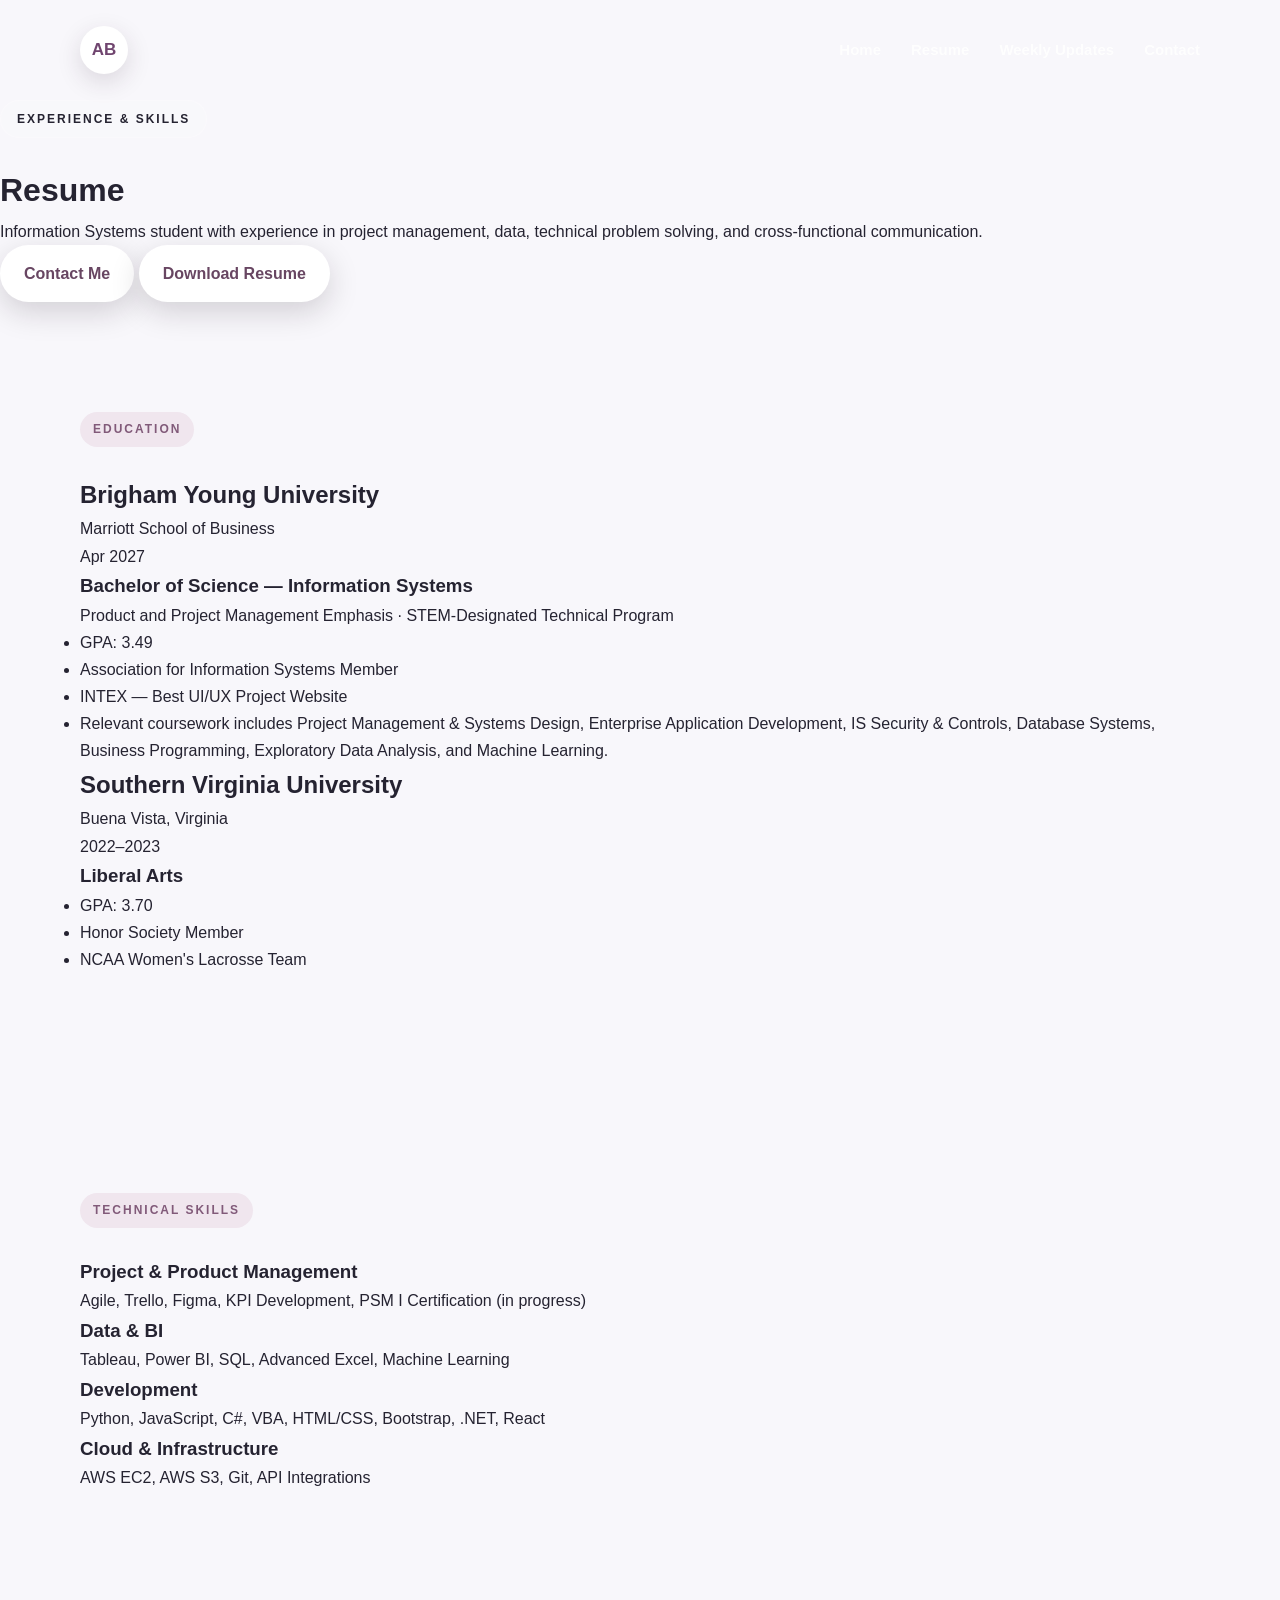
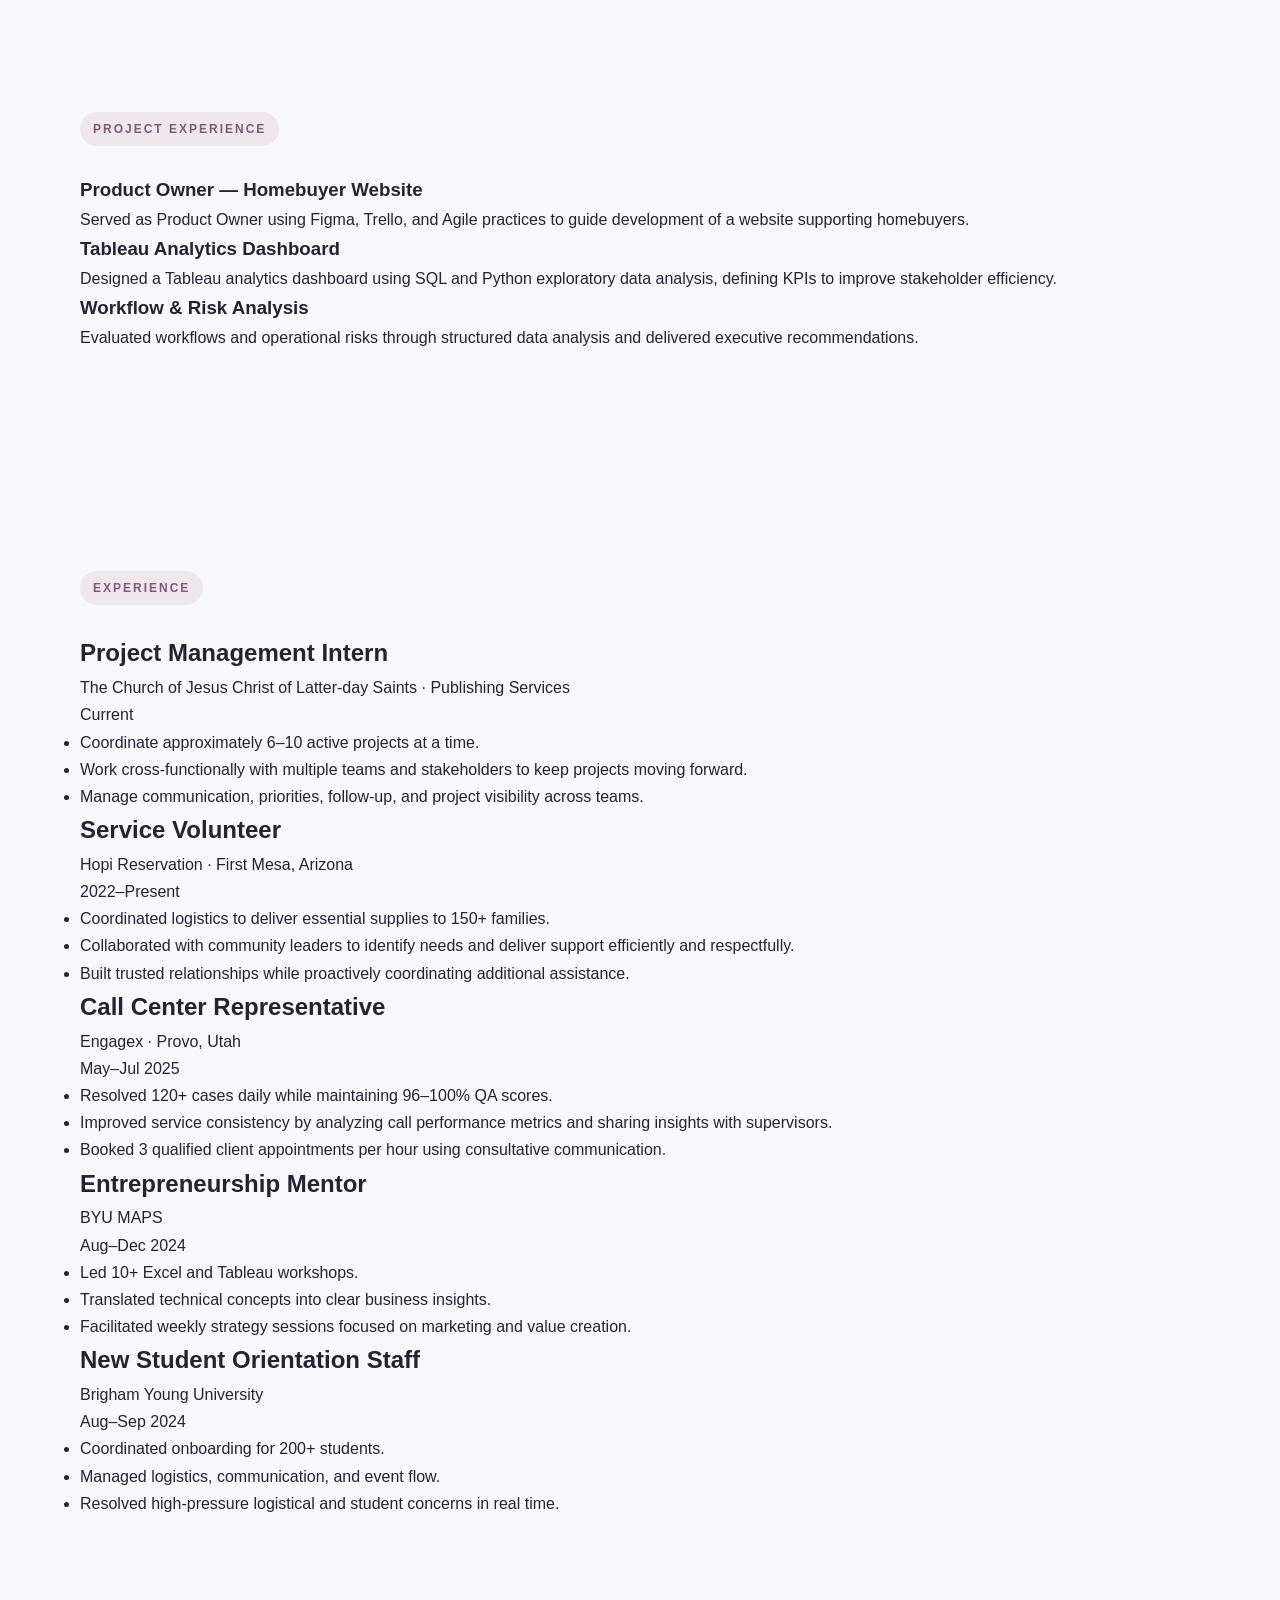
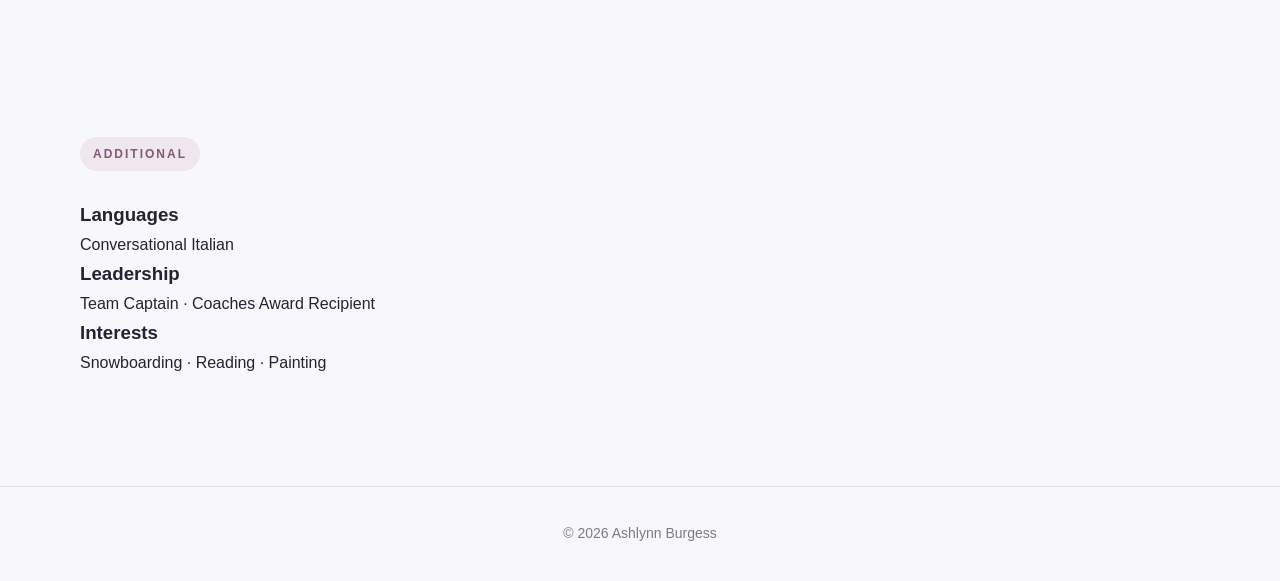
==== resume.html @ a3f13b1c "Add resume page and week 6 update" ====
<!DOCTYPE html>
<html lang="en">

<head>
    <meta charset="UTF-8">
    <meta name="viewport" content="width=device-width, initial-scale=1.0">

    <title>Resume | Ashlynn Burgess</title>

    <link rel="stylesheet" href="styles.css">
</head>

<body>

    <header class="resume-header">

        <nav class="nav">

            <div class="logo">AB</div>

            <div class="nav-links">
                <a href="index.html">Home</a>
                <a href="resume.html">Resume</a>
                <a href="updates.html">Weekly Updates</a>
                <a href="index.html#contact">Contact</a>
            </div>

        </nav>


        <div class="resume-header-content">

            <p class="eyebrow">
                EXPERIENCE & SKILLS
            </p>

            <h1>
                Resume
            </h1>

            <p>
                Information Systems student with experience in project management,
                data, technical problem solving, and cross-functional communication.
            </p>

            <div class="resume-header-buttons">

                <a href="mailto:ashnsanger@gmail.com" class="button">
                    Contact Me
                </a>

                <a href="Ashlynn-Burgess-Resume.pdf" class="button outline-button" download>
                    Download Resume
                </a>

            </div>

        </div>

    </header>


    <main>

        <!-- =========================
             EDUCATION
        ========================== -->

        <section class="resume-section section">

            <div class="section-label">
                EDUCATION
            </div>

            <div class="resume-card">

                <div class="resume-card-heading">

                    <div>
                        <h2>Brigham Young University</h2>
                        <p class="resume-subtitle">
                            Marriott School of Business
                        </p>
                    </div>

                    <span class="resume-date">
                        Apr 2027
                    </span>

                </div>

                <h3>
                    Bachelor of Science — Information Systems
                </h3>

                <p>
                    Product and Project Management Emphasis · STEM-Designated Technical Program
                </p>

                <ul>
                    <li>GPA: 3.49</li>
                    <li>Association for Information Systems Member</li>
                    <li>INTEX — Best UI/UX Project Website</li>
                    <li>
                        Relevant coursework includes Project Management & Systems Design,
                        Enterprise Application Development, IS Security & Controls,
                        Database Systems, Business Programming, Exploratory Data Analysis,
                        and Machine Learning.
                    </li>
                </ul>

            </div>


            <div class="resume-card">

                <div class="resume-card-heading">

                    <div>
                        <h2>Southern Virginia University</h2>
                        <p class="resume-subtitle">
                            Buena Vista, Virginia
                        </p>
                    </div>

                    <span class="resume-date">
                        2022–2023
                    </span>

                </div>

                <h3>
                    Liberal Arts
                </h3>

                <ul>
                    <li>GPA: 3.70</li>
                    <li>Honor Society Member</li>
                    <li>NCAA Women's Lacrosse Team</li>
                </ul>

            </div>

        </section>


        <!-- =========================
             TECHNICAL SKILLS
        ========================== -->

        <section class="resume-section section">

            <div class="section-label">
                TECHNICAL SKILLS
            </div>

            <div class="skills-grid">

                <div class="skill-card">
                    <h3>Project & Product Management</h3>
                    <p>
                        Agile, Trello, Figma, KPI Development,
                        PSM I Certification (in progress)
                    </p>
                </div>

                <div class="skill-card">
                    <h3>Data & BI</h3>
                    <p>
                        Tableau, Power BI, SQL, Advanced Excel,
                        Machine Learning
                    </p>
                </div>

                <div class="skill-card">
                    <h3>Development</h3>
                    <p>
                        Python, JavaScript, C#, VBA, HTML/CSS,
                        Bootstrap, .NET, React
                    </p>
                </div>

                <div class="skill-card">
                    <h3>Cloud & Infrastructure</h3>
                    <p>
                        AWS EC2, AWS S3, Git, API Integrations
                    </p>
                </div>

            </div>

        </section>


        <!-- =========================
             PROJECT EXPERIENCE
        ========================== -->

        <section class="resume-section section">

            <div class="section-label">
                PROJECT EXPERIENCE
            </div>

            <div class="resume-card project-card">

                <h3>
                    Product Owner — Homebuyer Website
                </h3>

                <p>
                    Served as Product Owner using Figma, Trello, and Agile
                    practices to guide development of a website supporting
                    homebuyers.
                </p>

            </div>


            <div class="resume-card project-card">

                <h3>
                    Tableau Analytics Dashboard
                </h3>

                <p>
                    Designed a Tableau analytics dashboard using SQL and Python
                    exploratory data analysis, defining KPIs to improve stakeholder
                    efficiency.
                </p>

            </div>


            <div class="resume-card project-card">

                <h3>
                    Workflow & Risk Analysis
                </h3>

                <p>
                    Evaluated workflows and operational risks through structured
                    data analysis and delivered executive recommendations.
                </p>

            </div>

        </section>


        <!-- =========================
             EXPERIENCE
        ========================== -->

        <section class="resume-section section">

            <div class="section-label">
                EXPERIENCE
            </div>


            <div class="resume-card">

                <div class="resume-card-heading">

                    <div>
                        <h2>Project Management Intern</h2>
                        <p class="resume-subtitle">
                            The Church of Jesus Christ of Latter-day Saints · Publishing Services
                        </p>
                    </div>

                    <span class="resume-date">
                        Current
                    </span>

                </div>

                <ul>
                    <li>
                        Coordinate approximately 6–10 active projects at a time.
                    </li>

                    <li>
                        Work cross-functionally with multiple teams and stakeholders
                        to keep projects moving forward.
                    </li>

                    <li>
                        Manage communication, priorities, follow-up, and project
                        visibility across teams.
                    </li>
                </ul>

            </div>


            <div class="resume-card">

                <div class="resume-card-heading">

                    <div>
                        <h2>Service Volunteer</h2>
                        <p class="resume-subtitle">
                            Hopi Reservation · First Mesa, Arizona
                        </p>
                    </div>

                    <span class="resume-date">
                        2022–Present
                    </span>

                </div>

                <ul>
                    <li>
                        Coordinated logistics to deliver essential supplies to
                        150+ families.
                    </li>

                    <li>
                        Collaborated with community leaders to identify needs and
                        deliver support efficiently and respectfully.
                    </li>

                    <li>
                        Built trusted relationships while proactively coordinating
                        additional assistance.
                    </li>
                </ul>

            </div>


            <div class="resume-card">

                <div class="resume-card-heading">

                    <div>
                        <h2>Call Center Representative</h2>
                        <p class="resume-subtitle">
                            Engagex · Provo, Utah
                        </p>
                    </div>

                    <span class="resume-date">
                        May–Jul 2025
                    </span>

                </div>

                <ul>
                    <li>
                        Resolved 120+ cases daily while maintaining 96–100% QA scores.
                    </li>

                    <li>
                        Improved service consistency by analyzing call performance
                        metrics and sharing insights with supervisors.
                    </li>

                    <li>
                        Booked 3 qualified client appointments per hour using
                        consultative communication.
                    </li>
                </ul>

            </div>


            <div class="resume-card">

                <div class="resume-card-heading">

                    <div>
                        <h2>Entrepreneurship Mentor</h2>
                        <p class="resume-subtitle">
                            BYU MAPS
                        </p>
                    </div>

                    <span class="resume-date">
                        Aug–Dec 2024
                    </span>

                </div>

                <ul>
                    <li>
                        Led 10+ Excel and Tableau workshops.
                    </li>

                    <li>
                        Translated technical concepts into clear business insights.
                    </li>

                    <li>
                        Facilitated weekly strategy sessions focused on marketing
                        and value creation.
                    </li>
                </ul>

            </div>


            <div class="resume-card">

                <div class="resume-card-heading">

                    <div>
                        <h2>New Student Orientation Staff</h2>
                        <p class="resume-subtitle">
                            Brigham Young University
                        </p>
                    </div>

                    <span class="resume-date">
                        Aug–Sep 2024
                    </span>

                </div>

                <ul>
                    <li>
                        Coordinated onboarding for 200+ students.
                    </li>

                    <li>
                        Managed logistics, communication, and event flow.
                    </li>

                    <li>
                        Resolved high-pressure logistical and student concerns
                        in real time.
                    </li>
                </ul>

            </div>

        </section>


        <!-- =========================
             OTHER
        ========================== -->

        <section class="resume-section section">

            <div class="section-label">
                ADDITIONAL
            </div>

            <div class="additional-grid">

                <div class="additional-card">
                    <h3>Languages</h3>
                    <p>Conversational Italian</p>
                </div>

                <div class="additional-card">
                    <h3>Leadership</h3>
                    <p>Team Captain · Coaches Award Recipient</p>
                </div>

                <div class="additional-card">
                    <h3>Interests</h3>
                    <p>Snowboarding · Reading · Painting</p>
                </div>

            </div>

        </section>

    </main>


    <footer>
        <p>© 2026 Ashlynn Burgess</p>
    </footer>

</body>

</html>
---- styles.css ----
/* =========================
   GLOBAL
========================= */

* {
    margin: 0;
    padding: 0;
    box-sizing: border-box;
}

html {
    scroll-behavior: smooth;
}

body {
    font-family: "Segoe UI", Arial, sans-serif;

    background: #f8f7fb;

    color: #252331;

    line-height: 1.7;
}

main {
    overflow: hidden;
}

img {
    display: block;
    max-width: 100%;
}


/* =========================
   NAVIGATION
========================= */

.nav {
    max-width: 1180px;

    margin: 0 auto;

    padding: 26px 30px;

    display: flex;

    justify-content: space-between;

    align-items: center;
}

.logo {
    width: 48px;
    height: 48px;

    display: flex;

    align-items: center;

    justify-content: center;

    border-radius: 50%;

    background: #ffffff;

    color: #70456f;

    font-weight: 700;

    font-size: 17px;

    box-shadow:
        0 8px 24px
        rgba(57, 32, 56, 0.15);
}

.nav-links {
    display: flex;

    gap: 30px;
}

.nav-links a {
    text-decoration: none;

    color: #ffffff;

    font-size: 15px;

    font-weight: 600;

    opacity: 0.9;

    transition:
        opacity 0.2s ease,
        transform 0.2s ease;
}

.nav-links a:hover {
    opacity: 1;

    transform: translateY(-1px);
}


/* =========================
   HERO
========================= */

.hero {
    min-height: 92vh;

    color: #ffffff;

    background:
        radial-gradient(
            circle at 85% 20%,
            rgba(255, 255, 255, 0.12) 0%,
            rgba(255, 255, 255, 0.12) 13%,
            transparent 13%
        ),

        linear-gradient(
            135deg,
            #46354e 0%,
            #704b6d 50%,
            #a36d88 100%
        );

    position: relative;

    border-bottom-left-radius: 60px;

    border-bottom-right-radius: 60px;
}

.hero::after {
    content: "";

    position: absolute;

    width: 220px;
    height: 220px;

    border-radius: 50%;

    background:
        rgba(255, 255, 255, 0.08);

    right: 8%;

    bottom: 8%;
}

.hero-content {
    max-width: 1180px;

    margin: 0 auto;

    padding: 120px 30px 160px;

    position: relative;

    z-index: 2;
}

.eyebrow {
    display: inline-block;

    background:
        rgba(255, 255, 255, 0.12);

    border:
        1px solid rgba(255, 255, 255, 0.2);

    border-radius: 999px;

    padding: 8px 16px;

    margin-bottom: 25px;

    font-size: 12px;

    letter-spacing: 2px;

    font-weight: 700;
}

.hero h1 {
    font-size:
        clamp(56px, 7vw, 95px);

    line-height: 1.03;

    max-width: 850px;

    letter-spacing: -2px;

    margin-bottom: 30px;
}

.hero h1 span {
    color: #f7c9da;
}

.hero-description {
    max-width: 690px;

    color: #f4edf2;

    font-size: 20px;

    margin-bottom: 38px;
}


/* =========================
   BUTTONS
========================= */

.button {
    display: inline-block;

    text-decoration: none;

    padding: 15px 24px;

    border-radius: 999px;

    background: #ffffff;

    color: #684662;

    font-weight: 700;

    box-shadow:
        0 10px 30px
        rgba(32, 17, 31, 0.17);

    transition:
        transform 0.2s ease,
        box-shadow 0.2s ease;
}

.button:hover {
    transform: translateY(-3px);

    box-shadow:
        0 14px 35px
        rgba(32, 17, 31, 0.24);
}


/* =========================
   GENERAL SECTIONS
========================= */

.section {
    max-width: 1180px;

    margin: 0 auto;

    padding: 110px 30px;
}

.section-label {
    display: inline-block;

    color: #815a79;

    background: #f0e6ee;

    padding: 7px 13px;

    border-radius: 999px;

    font-size: 12px;

    letter-spacing: 2px;

    font-weight: 700;

    margin-bottom: 28px;
}


/* =========================
   ABOUT
========================= */

.about {
    position: relative;
}

.about::before {
    content: "";

    position: absolute;

    width: 260px;
    height: 260px;

    border-radius: 50%;

    background: #f0e6ee;

    left: -180px;

    top: 80px;

    z-index: -1;
}

.about-grid {
    display: grid;

    grid-template-columns:
        0.75fr 1.25fr;

    gap: 70px;

    align-items: center;
}


/* ABOUT PORTRAIT */

.about-photo {
    display: flex;

    justify-content: center;
}

.about-photo-frame {
    width: 100%;

    max-width: 330px;

    aspect-ratio: 4 / 5;

    padding: 9px;

    border-radius: 32px;

    background: #ffffff;

    border:
        1px solid #eadfe7;

    box-shadow:
        0 20px 55px
        rgba(54, 37, 53, 0.12);

    position: relative;
}

.about-photo-frame::before {
    content: "";

    position: absolute;

    width: 95px;
    height: 95px;

    border-radius: 50%;

    background: #edd9e4;

    top: -25px;

    left: -25px;

    z-index: -1;
}

.about-photo-frame::after {
    content: "";

    position: absolute;

    width: 70px;
    height: 70px;

    border-radius: 50%;

    background: #d8e4ee;

    bottom: -20px;

    right: -20px;

    z-index: -1;
}

.about-photo-frame img {
    width: 100%;

    height: 100%;

    object-fit: cover;

    border-radius: 24px;
}


/* ABOUT CONTENT */

.about-content h2 {
    font-size:
        clamp(38px, 5vw, 60px);

    line-height: 1.1;

    letter-spacing: -1px;

    color: #322c3b;

    margin-bottom: 30px;
}

.about-content h2::after {
    content: "";

    display: block;

    width: 75px;
    height: 5px;

    background: #b87994;

    border-radius: 10px;

    margin-top: 24px;
}

.about-text {
    background: #ffffff;

    border:
        1px solid #ece6eb;

    border-radius: 28px;

    padding: 38px 40px;

    box-shadow:
        0 20px 55px
        rgba(54, 37, 53, 0.08);
}

.about-text p {
    color: #615b69;

    font-size: 17px;

    margin-bottom: 20px;
}

.about-text p:last-child {
    margin-bottom: 0;
}


/* =========================
   WEEKLY UPDATES PREVIEW
========================= */

.updates-preview {
    position: relative;
}

.updates-preview::before {
    content: "";

    position: absolute;

    left: 30px;

    right: 30px;

    top: 0;

    height: 1px;

    background:
        linear-gradient(
            90deg,
            transparent,
            #d8ccd5,
            transparent
        );
}

.updates-preview-grid {
    display: grid;

    grid-template-columns:
        1fr 1fr;

    gap: 65px;

    align-items: center;
}

.updates-preview-text h2 {
    font-size:
        clamp(38px, 5vw, 58px);

    line-height: 1.1;

    color: #332d3c;

    margin-bottom: 20px;
}

.updates-preview-text p {
    color: #625c69;

    font-size: 18px;

    margin-bottom: 30px;

    max-width: 560px;
}

.updates-button {
    display: inline-block;

    text-decoration: none;

    background: #704b6d;

    color: #ffffff;

    padding: 14px 22px;

    border-radius: 999px;

    font-weight: 700;

    transition:
        transform 0.2s ease,
        background 0.2s ease;
}

.updates-button:hover {
    transform: translateY(-2px);

    background: #5d3e5b;
}


/* LATEST UPDATE CARD */

.latest-update {
    position: relative;

    background: #ffffff;

    border:
        1px solid #eadfe7;

    border-radius: 28px;

    padding: 38px;

    box-shadow:
        0 18px 50px
        rgba(64, 38, 61, 0.08);

    overflow: hidden;
}

.latest-update::after {
    content: "";

    position: absolute;

    width: 160px;

    height: 160px;

    border-radius: 50%;

    background: #f4e8ee;

    right: -70px;

    top: -70px;
}

.latest-update > * {
    position: relative;

    z-index: 2;
}

.week {
    display: inline-block;

    background: #f1dce7;

    color: #563a52;

    border:
        1px solid #dfbfd0;

    padding: 8px 16px;

    border-radius: 999px;

    font-size: 12px;

    letter-spacing: 1.5px;

    font-weight: 800;
}

.latest-date {
    color: #9a8e98;

    font-size: 13px;

    margin-top: 15px;

    margin-bottom: 8px;
}

.latest-update h3 {
    color: #332d3c;

    font-size: 28px;

    line-height: 1.2;

    margin-bottom: 14px;
}

.latest-update > p:not(.latest-date) {
    color: #625c69;

    margin-bottom: 18px;
}

.latest-update a {
    color: #704b6d;

    font-weight: 700;

    text-decoration: none;
}

.latest-update a:hover {
    text-decoration: underline;
}


/* =========================
   UPDATES PAGE HEADER
========================= */

.updates-header {
    color: #ffffff;

    background:
        linear-gradient(
            135deg,
            #46354e 0%,
            #704b6d 50%,
            #a36d88 100%
        );

    border-bottom-left-radius: 55px;

    border-bottom-right-radius: 55px;
}

.updates-header-content {
    max-width: 1180px;

    margin: 0 auto;

    padding: 85px 30px 110px;
}

.updates-header-content h1 {
    font-size:
        clamp(55px, 8vw, 92px);

    line-height: 1;

    margin-bottom: 24px;
}

.updates-header-content > p:last-child {
    max-width: 650px;

    font-size: 19px;

    color: #f2eaf0;
}


/* =========================
   WEEKLY UPDATE CARDS
   USED ON updates.html
========================= */

.learning {
    position: relative;
}

.learning-grid {
    display: grid;

    grid-template-columns: 1fr;

    gap: 30px;
}

.learning-card {
    position: relative;

    background: #ffffff;

    border:
        1px solid #eadfe7;

    border-radius: 28px;

    padding: 42px;

    box-shadow:
        0 18px 50px
        rgba(64, 38, 61, 0.08);

    overflow: hidden;

    transition:
        transform 0.2s ease,
        box-shadow 0.2s ease;
}

.learning-card:hover {
    transform: translateY(-4px);

    box-shadow:
        0 24px 60px
        rgba(64, 38, 61, 0.13);
}

.learning-card::after {
    content: "";

    position: absolute;

    width: 180px;

    height: 180px;

    border-radius: 50%;

    background: #f4e8ee;

    right: -85px;

    top: -85px;

    z-index: 0;
}

.learning-card > * {
    position: relative;

    z-index: 2;
}

.featured-card {
    display: grid;

    grid-template-columns:
        300px 1fr;

    gap: 38px;

    align-items: start;
}

.learning-card-image img {
    width: 100%;

    height: 420px;

    object-fit: cover;

    border-radius: 22px;

    border:
        1px solid #eadfe7;

    box-shadow:
        0 14px 34px
        rgba(64, 38, 61, 0.10);
}

.learning-card-content {
    min-width: 0;
}

.week-row {
    display: flex;

    align-items: center;

    flex-wrap: wrap;

    gap: 12px;

    margin-bottom: 22px;
}

.entry-type {
    color: #817581;

    font-size: 13px;

    font-weight: 600;
}

.entry-date {
    color: #a0939f;

    font-size: 13px;

    font-weight: 600;
}

.learning-card h3 {
    font-size: 31px;

    line-height: 1.2;

    color: #332d3c;

    margin-bottom: 18px;
}

.learning-card p {
    max-width: 850px;

    color: #625c69;

    font-size: 17px;

    margin-bottom: 16px;
}


/* =========================
   SKILL TAGS
========================= */

.skills-row {
    display: flex;

    flex-wrap: wrap;

    gap: 10px;

    margin-top: 26px;
}

.skills-row span {
    background: #f7f3f6;

    color: #654c61;

    border:
        1px solid #e9dfe6;

    border-radius: 999px;

    padding: 7px 13px;

    font-size: 13px;

    font-weight: 600;
}


/* =========================
   CONTACT
========================= */

.contact {
    max-width: 1120px;

    margin-bottom: 100px;

    border-radius: 35px;

    background:
        linear-gradient(
            135deg,
            #4d3c54,
            #815a79
        );

    color: #ffffff;

    padding: 75px;

    box-shadow:
        0 25px 70px
        rgba(51, 34, 51, 0.15);

    position: relative;

    overflow: hidden;
}

.contact::after {
    content: "";

    position: absolute;

    width: 280px;

    height: 280px;

    border-radius: 50%;

    border:
        45px solid
        rgba(255, 255, 255, 0.06);

    right: -80px;

    top: -80px;
}

.contact .section-label {
    color: #ffffff;

    background:
        rgba(255, 255, 255, 0.12);

    border:
        1px solid
        rgba(255, 255, 255, 0.18);
}

.contact h2 {
    font-size: 50px;

    line-height: 1.1;

    margin-bottom: 14px;

    position: relative;

    z-index: 2;
}

.contact p {
    max-width: 600px;

    color: #eee3eb;

    font-size: 18px;

    margin-bottom: 30px;

    position: relative;

    z-index: 2;
}

.secondary {
    background: #ffffff;

    color: #65445f;

    position: relative;

    z-index: 2;
}


/* =========================
   FOOTER
========================= */

footer {
    text-align: center;

    padding: 35px;

    border-top:
        1px solid #e7e1e6;

    color: #817985;

    font-size: 14px;
}


/* =========================
   TABLET
========================= */

@media (max-width: 950px) {

    .about-grid {
        grid-template-columns:
            0.8fr 1.2fr;

        gap: 45px;
    }

    .about-photo-frame {
        max-width: 290px;
    }

    .featured-card {
        grid-template-columns:
            240px 1fr;

        gap: 28px;
    }

    .learning-card-image img {
        height: 360px;
    }

}


/* =========================
   MOBILE
========================= */

@media (max-width: 760px) {

    .nav {
        padding: 20px;
    }

    .nav-links {
        gap: 13px;

        flex-wrap: wrap;

        justify-content: flex-end;
    }

    .nav-links a {
        font-size: 13px;
    }

    .hero {
        min-height: auto;

        border-bottom-left-radius: 35px;

        border-bottom-right-radius: 35px;
    }

    .hero-content {
        padding:
            80px 22px 110px;
    }

    .hero h1 {
        font-size: 54px;
    }

    .hero-description {
        font-size: 17px;
    }

    .section {
        padding:
            80px 22px;
    }

    .about-grid {
        grid-template-columns: 1fr;

        gap: 45px;
    }

    .about-photo {
        justify-content: flex-start;
    }

    .about-photo-frame {
        max-width: 280px;
    }

    .about-text {
        padding: 28px;
    }

    .updates-preview-grid {
        grid-template-columns: 1fr;

        gap: 35px;
    }

    .latest-update {
        padding: 30px;
    }

    .updates-header-content {
        padding:
            65px 22px 80px;
    }

    .updates-header-content h1 {
        font-size: 55px;
    }

    .learning-card {
        padding: 28px;
    }

    .featured-card {
        grid-template-columns: 1fr;

        gap: 28px;
    }

    .learning-card-image img {
        height: 360px;

        object-position: center;
    }

    .week-row {
        flex-direction: column;

        align-items: flex-start;

        gap: 8px;
    }

    .learning-card h3 {
        font-size: 27px;
    }

    .contact {
        margin:
            30px 20px 70px;

        padding:
            50px 28px;
    }

    .contact h2 {
        font-size: 39px;
    }
    /* =========================
   RESUME PAGE HEADER
========================= */

.resume-header {
    color: #ffffff;

    background:
        linear-gradient(
            135deg,
            #46354e 0%,
            #704b6d 50%,
            #a36d88 100%
        );

    border-bottom-left-radius: 55px;
    border-bottom-right-radius: 55px;
}

.resume-header-content {
    max-width: 1180px;

    margin: 0 auto;

    padding: 85px 30px 110px;
}

.resume-header-content h1 {
    font-size: clamp(55px, 8vw, 92px);

    line-height: 1;

    margin-bottom: 24px;
}

.resume-header-content > p {
    max-width: 700px;

    color: #f2eaf0;

    font-size: 19px;

    margin-bottom: 30px;
}

.resume-header-buttons {
    display: flex;

    flex-wrap: wrap;

    gap: 14px;
}

.outline-button {
    background: transparent;

    color: #ffffff;

    border:
        1px solid rgba(255,255,255,0.45);

    box-shadow: none;
}

.outline-button:hover {
    background:
        rgba(255,255,255,0.10);
}


/* =========================
   RESUME SECTIONS
========================= */

.resume-section {
    position: relative;
}

.resume-section + .resume-section {
    border-top:
        1px solid #e7e1e6;
}


/* =========================
   RESUME CARDS
========================= */

.resume-card {
    background: #ffffff;

    border:
        1px solid #eadfe7;

    border-radius: 26px;

    padding: 35px 38px;

    margin-bottom: 24px;

    box-shadow:
        0 14px 40px
        rgba(64, 38, 61, 0.07);
}

.resume-card-heading {
    display: flex;

    justify-content: space-between;

    align-items: flex-start;

    gap: 30px;

    margin-bottom: 16px;
}

.resume-card h2 {
    color: #332d3c;

    font-size: 26px;

    line-height: 1.2;
}

.resume-card h3 {
    color: #4a3a4a;

    font-size: 19px;

    margin-bottom: 8px;
}

.resume-subtitle {
    color: #817581;

    font-size: 15px;
}

.resume-date {
    color: #704b6d;

    background: #f1dce7;

    border:
        1px solid #dfbfd0;

    padding: 6px 12px;

    border-radius: 999px;

    font-size: 12px;

    font-weight: 700;

    white-space: nowrap;
}

.resume-card > p {
    color: #625c69;

    margin-bottom: 14px;
}

.resume-card ul {
    padding-left: 20px;

    color: #625c69;
}

.resume-card li {
    margin-bottom: 8px;
}


/* =========================
   SKILL CARDS
========================= */

.skills-grid {
    display: grid;

    grid-template-columns:
        repeat(2, 1fr);

    gap: 20px;
}

.skill-card {
    background: #ffffff;

    border:
        1px solid #eadfe7;

    border-radius: 24px;

    padding: 28px;

    box-shadow:
        0 12px 35px
        rgba(64, 38, 61, 0.06);
}

.skill-card h3 {
    color: #332d3c;

    margin-bottom: 8px;
}

.skill-card p {
    color: #625c69;
}


/* =========================
   PROJECT CARDS
========================= */

.project-card {
    border-left:
        5px solid #b87994;
}


/* =========================
   ADDITIONAL
========================= */

.additional-grid {
    display: grid;

    grid-template-columns:
        repeat(3, 1fr);

    gap: 20px;
}

.additional-card {
    background: #ffffff;

    border:
        1px solid #eadfe7;

    border-radius: 24px;

    padding: 26px;

    text-align: center;

    box-shadow:
        0 12px 35px
        rgba(64, 38, 61, 0.06);
}

.additional-card h3 {
    color: #332d3c;

    margin-bottom: 8px;
}

.additional-card p {
    color: #625c69;
}


/* =========================
   RESUME MOBILE
========================= */

@media (max-width: 760px) {

    .resume-header-content {
        padding:
            65px 22px 80px;
    }

    .resume-header-content h1 {
        font-size: 55px;
    }

    .resume-card-heading {
        flex-direction: column;

        gap: 10px;
    }

    .skills-grid {
        grid-template-columns: 1fr;
    }

    .additional-grid {
        grid-template-columns: 1fr;
    }

    .resume-card {
        padding: 28px;
    }

}

}
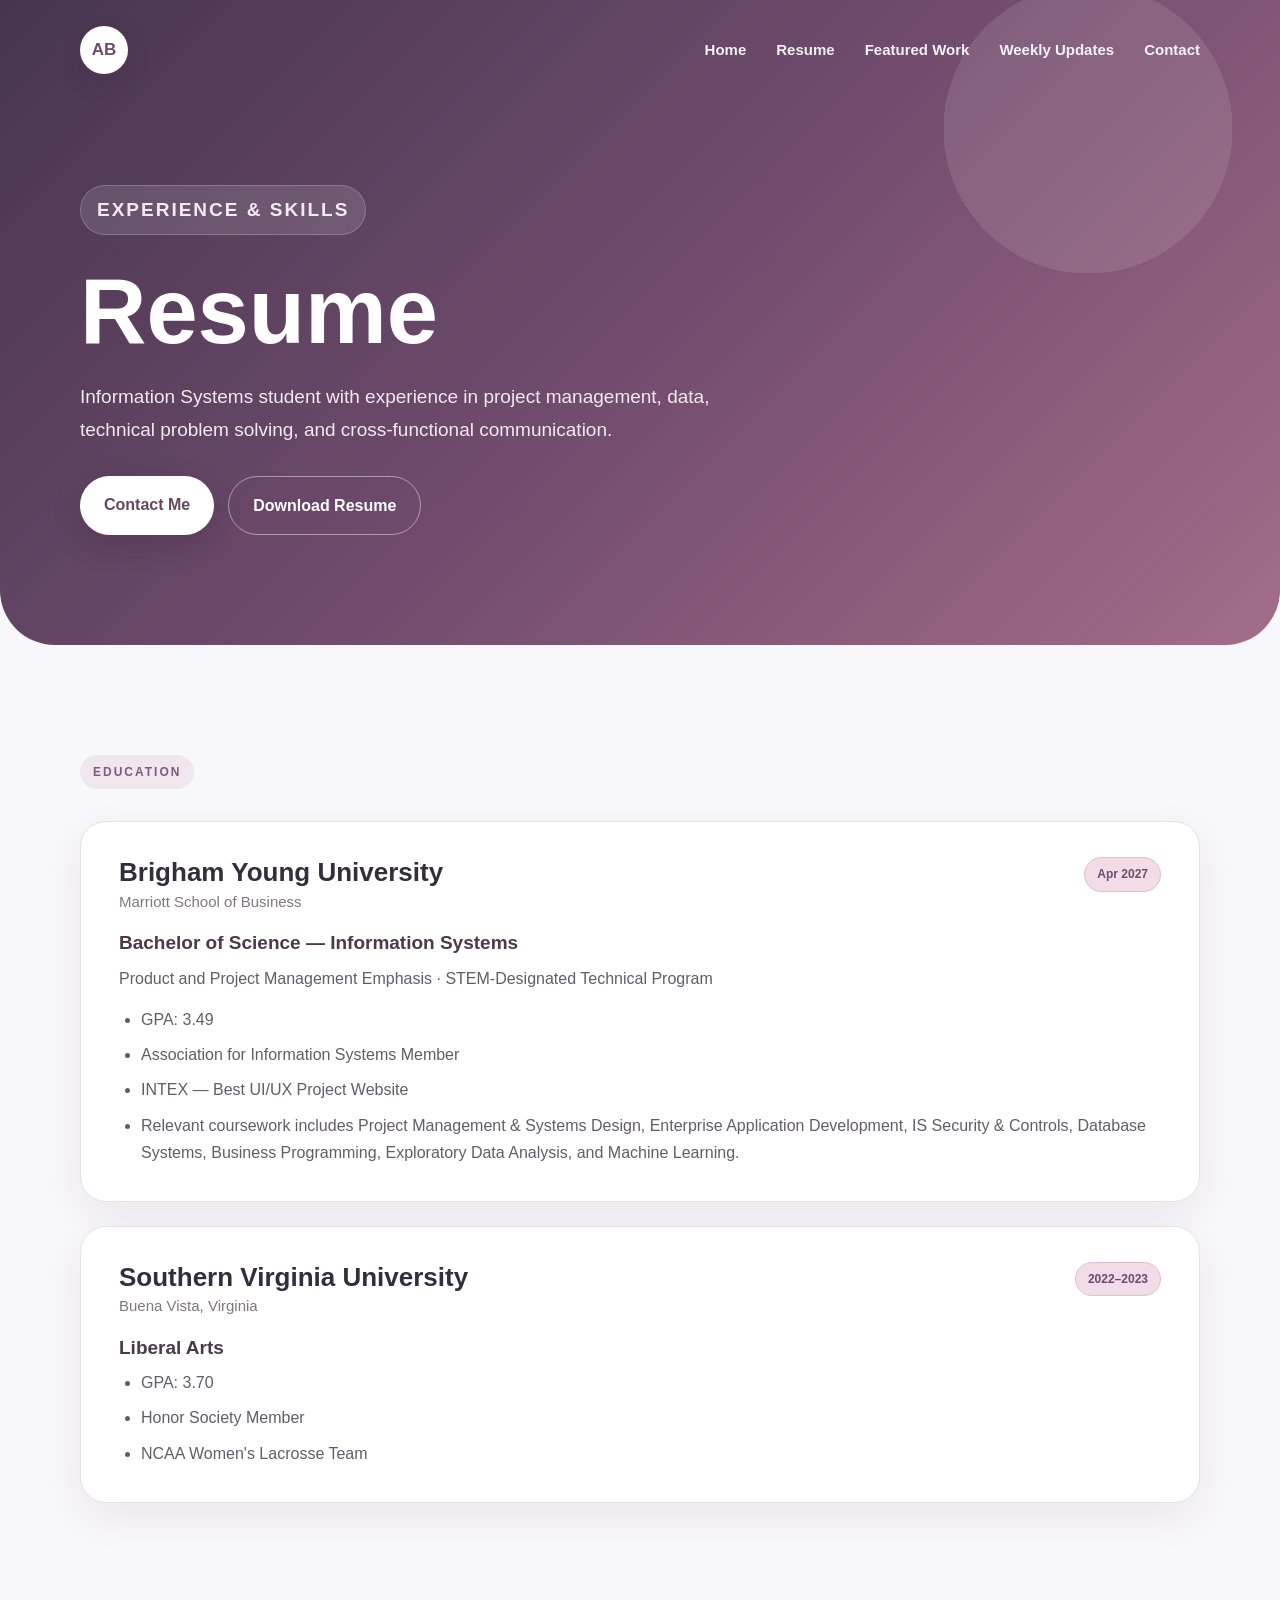
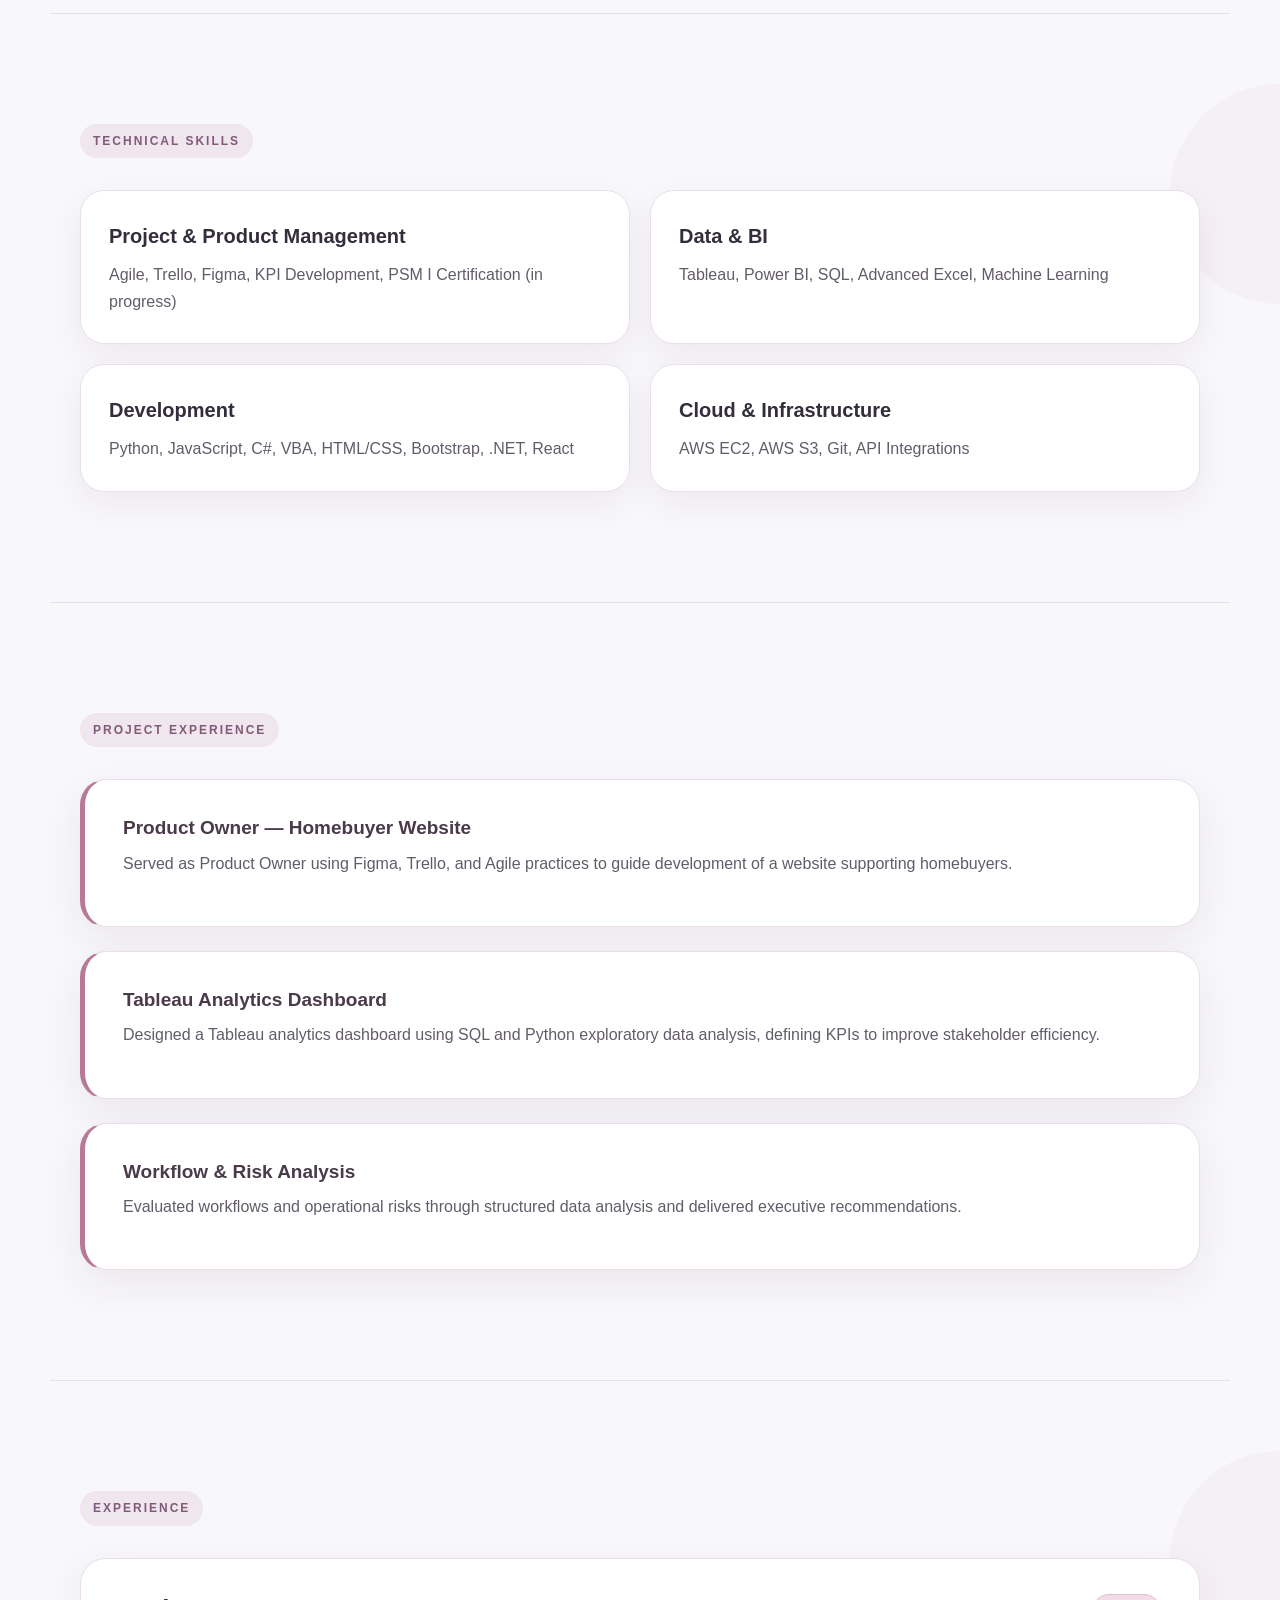
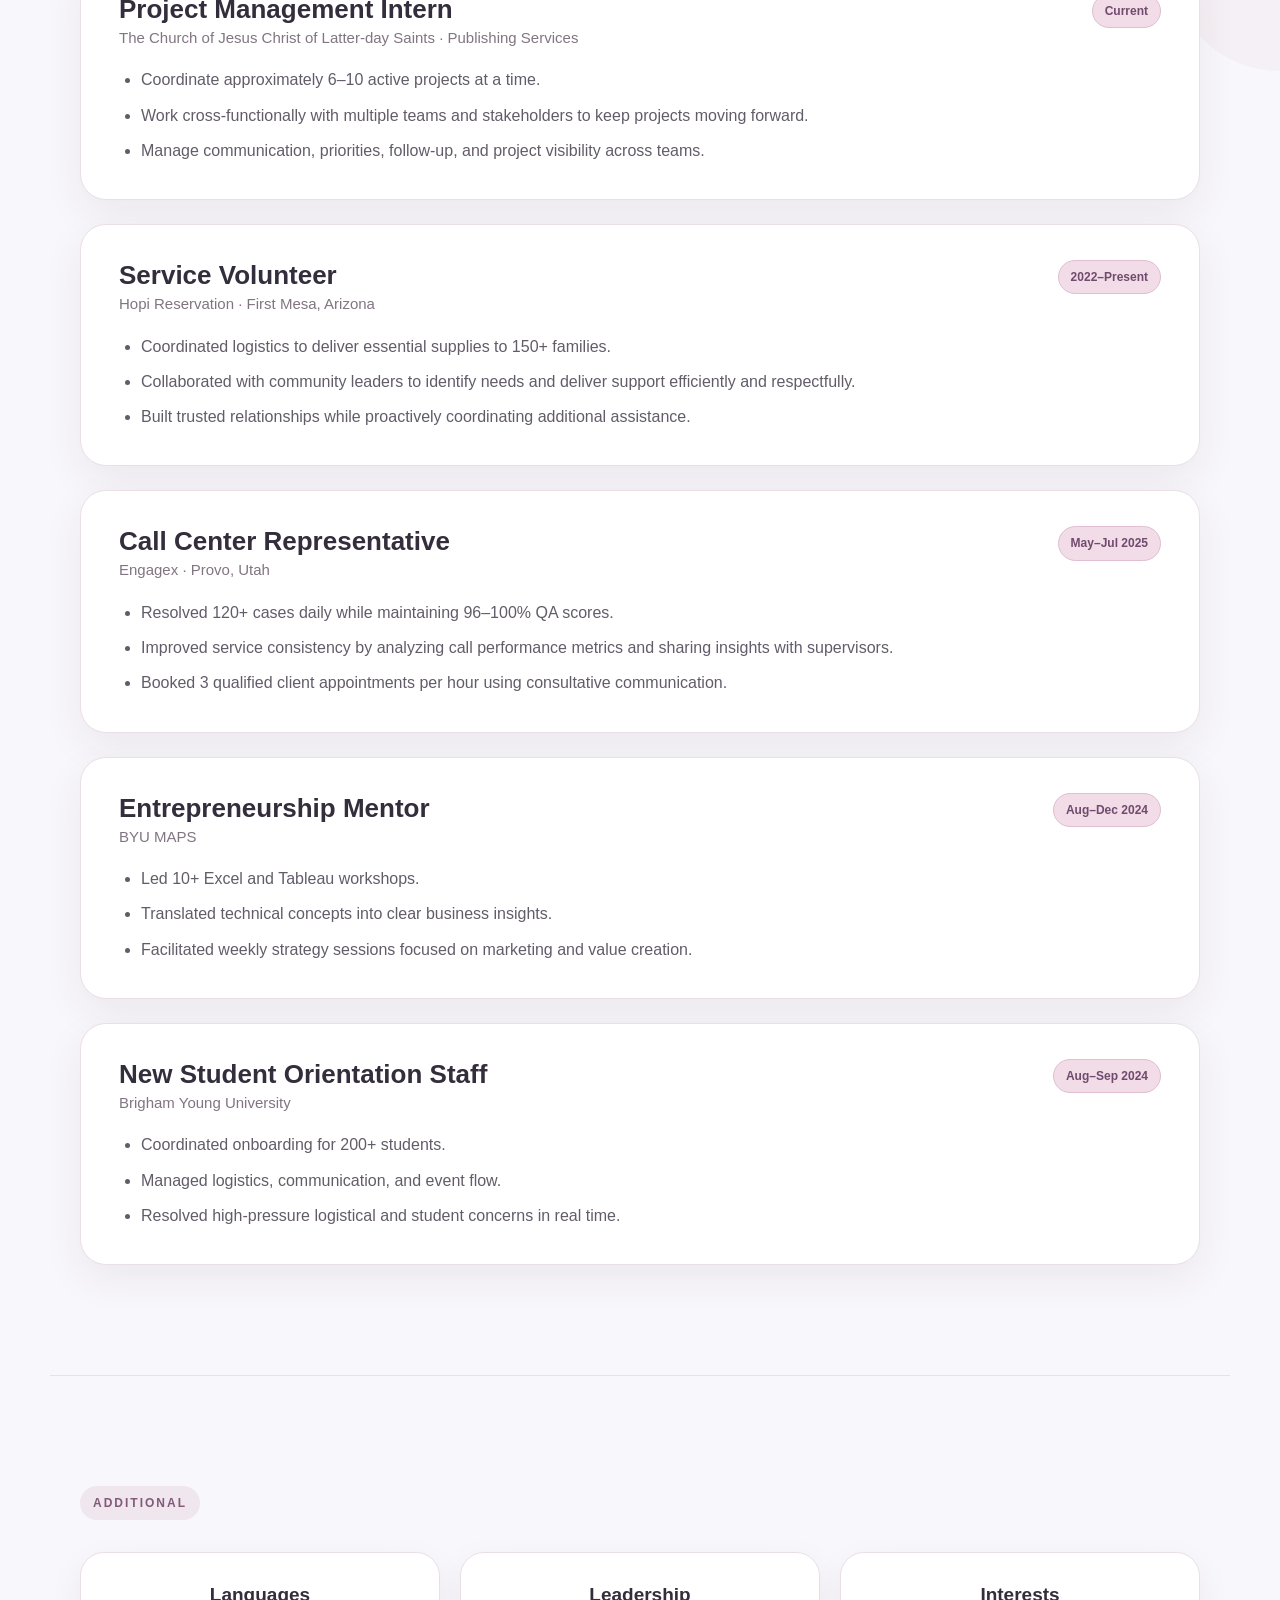
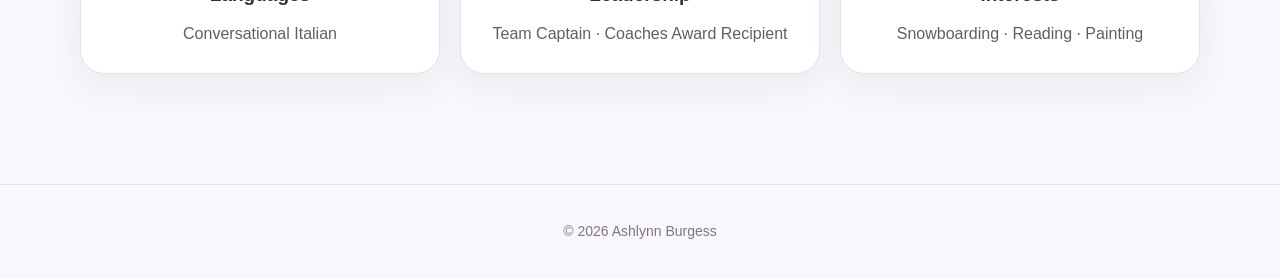
==== commit 3c9f675a: "Add featured business article and week 8 update" ====
--- a/resume.html
+++ b/resume.html
@@ -21,6 +21,7 @@
             <div class="nav-links">
                 <a href="index.html">Home</a>
                 <a href="resume.html">Resume</a>
+                <a href="article.html">Featured Work</a>
                 <a href="updates.html">Weekly Updates</a>
                 <a href="index.html#contact">Contact</a>
             </div>
--- a/styles.css
+++ b/styles.css
@@ -1,6 +1,12 @@
-/* =========================
-   GLOBAL
-========================= */
+/* =========================================================
+   ASHLYNN BURGESS PORTFOLIO
+   COMPLETE STYLESHEET
+========================================================= */
+
+
+/* =========================================================
+   1. GLOBAL RESET
+========================================================= */
 
 * {
     margin: 0;
@@ -13,13 +19,11 @@
 }
 
 body {
-    font-family: "Segoe UI", Arial, sans-serif;
-
+    font-family: "Segoe UI", Arial, Helvetica, sans-serif;
     background: #f8f7fb;
-
     color: #252331;
-
     line-height: 1.7;
+    overflow-x: hidden;
 }
 
 main {
@@ -31,12 +35,87 @@
     max-width: 100%;
 }
 
-
-/* =========================
-   NAVIGATION
-========================= */
+a {
+    color: inherit;
+}
+
+button,
+input,
+textarea,
+select {
+    font: inherit;
+}
+
+
+/* =========================================================
+   2. GLOBAL COLOR VARIABLES
+========================================================= */
+
+:root {
+    --plum-dark: #46354e;
+    --plum: #704b6d;
+    --plum-light: #815a79;
+
+    --rose-dark: #a36d88;
+    --rose: #b87994;
+    --rose-light: #f1dce7;
+    --rose-pale: #f4e8ee;
+
+    --pink-light: #f7c9da;
+    --pink-pale: #f0e6ee;
+
+    --blue-pale: #d8e4ee;
+
+    --white: #ffffff;
+
+    --background: #f8f7fb;
+
+    --text-dark: #252331;
+    --text-heading: #332d3c;
+    --text-medium: #625c69;
+    --text-light: #817581;
+
+    --border: #eadfe7;
+    --border-light: #ece6eb;
+}
+
+
+/* =========================================================
+   3. GENERAL PAGE LAYOUT
+========================================================= */
+
+.section {
+    width: 100%;
+    max-width: 1180px;
+    margin: 0 auto;
+    padding: 110px 30px;
+}
+
+.section-label {
+    display: inline-block;
+
+    color: var(--plum-light);
+    background: var(--pink-pale);
+
+    padding: 7px 13px;
+
+    border-radius: 999px;
+
+    font-size: 12px;
+    font-weight: 700;
+
+    letter-spacing: 2px;
+
+    margin-bottom: 28px;
+}
+
+
+/* =========================================================
+   4. NAVIGATION
+========================================================= */
 
 .nav {
+    width: 100%;
     max-width: 1180px;
 
     margin: 0 auto;
@@ -44,10 +123,11 @@
     padding: 26px 30px;
 
     display: flex;
-
+    align-items: center;
     justify-content: space-between;
 
-    align-items: center;
+    position: relative;
+    z-index: 10;
 }
 
 .logo {
@@ -55,20 +135,18 @@
     height: 48px;
 
     display: flex;
-
     align-items: center;
-
     justify-content: center;
 
+    flex-shrink: 0;
+
+    background: var(--white);
+    color: var(--plum);
+
     border-radius: 50%;
 
-    background: #ffffff;
-
-    color: #70456f;
-
+    font-size: 17px;
     font-weight: 700;
-
-    font-size: 17px;
 
     box-shadow:
         0 8px 24px
@@ -77,20 +155,19 @@
 
 .nav-links {
     display: flex;
-
+    align-items: center;
     gap: 30px;
 }
 
 .nav-links a {
+    color: var(--white);
+
     text-decoration: none;
 
-    color: #ffffff;
-
     font-size: 15px;
-
     font-weight: 600;
 
-    opacity: 0.9;
+    opacity: 0.92;
 
     transition:
         opacity 0.2s ease,
@@ -99,19 +176,18 @@
 
 .nav-links a:hover {
     opacity: 1;
-
     transform: translateY(-1px);
 }
 
 
-/* =========================
-   HERO
-========================= */
+/* =========================================================
+   5. HOMEPAGE HERO
+========================================================= */
 
 .hero {
     min-height: 92vh;
 
-    color: #ffffff;
+    color: var(--white);
 
     background:
         radial-gradient(
@@ -120,7 +196,6 @@
             rgba(255, 255, 255, 0.12) 13%,
             transparent 13%
         ),
-
         linear-gradient(
             135deg,
             #46354e 0%,
@@ -131,8 +206,9 @@
     position: relative;
 
     border-bottom-left-radius: 60px;
-
     border-bottom-right-radius: 60px;
+
+    overflow: hidden;
 }
 
 .hero::after {
@@ -149,11 +225,13 @@
         rgba(255, 255, 255, 0.08);
 
     right: 8%;
-
     bottom: 8%;
+
+    pointer-events: none;
 }
 
 .hero-content {
+    width: 100%;
     max-width: 1180px;
 
     margin: 0 auto;
@@ -161,7 +239,6 @@
     padding: 120px 30px 160px;
 
     position: relative;
-
     z-index: 2;
 }
 
@@ -172,7 +249,7 @@
         rgba(255, 255, 255, 0.12);
 
     border:
-        1px solid rgba(255, 255, 255, 0.2);
+        1px solid rgba(255, 255, 255, 0.20);
 
     border-radius: 999px;
 
@@ -181,27 +258,26 @@
     margin-bottom: 25px;
 
     font-size: 12px;
+    font-weight: 700;
 
     letter-spacing: 2px;
-
-    font-weight: 700;
 }
 
 .hero h1 {
+    max-width: 850px;
+
     font-size:
         clamp(56px, 7vw, 95px);
 
     line-height: 1.03;
 
-    max-width: 850px;
-
     letter-spacing: -2px;
 
     margin-bottom: 30px;
 }
 
 .hero h1 span {
-    color: #f7c9da;
+    color: var(--pink-light);
 }
 
 .hero-description {
@@ -215,21 +291,20 @@
 }
 
 
-/* =========================
-   BUTTONS
-========================= */
+/* =========================================================
+   6. BUTTONS
+========================================================= */
 
 .button {
     display: inline-block;
 
+    padding: 15px 24px;
+
+    border-radius: 999px;
+
     text-decoration: none;
 
-    padding: 15px 24px;
-
-    border-radius: 999px;
-
-    background: #ffffff;
-
+    background: var(--white);
     color: #684662;
 
     font-weight: 700;
@@ -240,7 +315,8 @@
 
     transition:
         transform 0.2s ease,
-        box-shadow 0.2s ease;
+        box-shadow 0.2s ease,
+        background 0.2s ease;
 }
 
 .button:hover {
@@ -252,42 +328,9 @@
 }
 
 
-/* =========================
-   GENERAL SECTIONS
-========================= */
-
-.section {
-    max-width: 1180px;
-
-    margin: 0 auto;
-
-    padding: 110px 30px;
-}
-
-.section-label {
-    display: inline-block;
-
-    color: #815a79;
-
-    background: #f0e6ee;
-
-    padding: 7px 13px;
-
-    border-radius: 999px;
-
-    font-size: 12px;
-
-    letter-spacing: 2px;
-
-    font-weight: 700;
-
-    margin-bottom: 28px;
-}
-
-
-/* =========================
-   ABOUT
-========================= */
+/* =========================================================
+   7. ABOUT SECTION
+========================================================= */
 
 .about {
     position: relative;
@@ -303,10 +346,9 @@
 
     border-radius: 50%;
 
-    background: #f0e6ee;
+    background: var(--pink-pale);
 
     left: -180px;
-
     top: 80px;
 
     z-index: -1;
@@ -324,17 +366,17 @@
 }
 
 
-/* ABOUT PORTRAIT */
+/* =========================================================
+   8. ABOUT PORTRAIT
+========================================================= */
 
 .about-photo {
     display: flex;
-
     justify-content: center;
 }
 
 .about-photo-frame {
     width: 100%;
-
     max-width: 330px;
 
     aspect-ratio: 4 / 5;
@@ -343,10 +385,10 @@
 
     border-radius: 32px;
 
-    background: #ffffff;
+    background: var(--white);
 
     border:
-        1px solid #eadfe7;
+        1px solid var(--border);
 
     box-shadow:
         0 20px 55px
@@ -368,7 +410,6 @@
     background: #edd9e4;
 
     top: -25px;
-
     left: -25px;
 
     z-index: -1;
@@ -384,10 +425,9 @@
 
     border-radius: 50%;
 
-    background: #d8e4ee;
+    background: var(--blue-pale);
 
     bottom: -20px;
-
     right: -20px;
 
     z-index: -1;
@@ -395,7 +435,6 @@
 
 .about-photo-frame img {
     width: 100%;
-
     height: 100%;
 
     object-fit: cover;
@@ -404,7 +443,9 @@
 }
 
 
-/* ABOUT CONTENT */
+/* =========================================================
+   9. ABOUT CONTENT
+========================================================= */
 
 .about-content h2 {
     font-size:
@@ -427,7 +468,7 @@
     width: 75px;
     height: 5px;
 
-    background: #b87994;
+    background: var(--rose);
 
     border-radius: 10px;
 
@@ -435,10 +476,10 @@
 }
 
 .about-text {
-    background: #ffffff;
+    background: var(--white);
 
     border:
-        1px solid #ece6eb;
+        1px solid var(--border-light);
 
     border-radius: 28px;
 
@@ -462,9 +503,9 @@
 }
 
 
-/* =========================
-   WEEKLY UPDATES PREVIEW
-========================= */
+/* =========================================================
+   10. HOMEPAGE UPDATES PREVIEW
+========================================================= */
 
 .updates-preview {
     position: relative;
@@ -476,9 +517,7 @@
     position: absolute;
 
     left: 30px;
-
     right: 30px;
-
     top: 0;
 
     height: 1px;
@@ -509,19 +548,19 @@
 
     line-height: 1.1;
 
-    color: #332d3c;
+    color: var(--text-heading);
 
     margin-bottom: 20px;
 }
 
 .updates-preview-text p {
-    color: #625c69;
+    max-width: 560px;
+
+    color: var(--text-medium);
 
     font-size: 18px;
 
     margin-bottom: 30px;
-
-    max-width: 560px;
 }
 
 .updates-button {
@@ -529,9 +568,8 @@
 
     text-decoration: none;
 
-    background: #704b6d;
-
-    color: #ffffff;
+    background: var(--plum);
+    color: var(--white);
 
     padding: 14px 22px;
 
@@ -551,15 +589,17 @@
 }
 
 
-/* LATEST UPDATE CARD */
+/* =========================================================
+   11. LATEST UPDATE CARD
+========================================================= */
 
 .latest-update {
     position: relative;
 
-    background: #ffffff;
+    background: var(--white);
 
     border:
-        1px solid #eadfe7;
+        1px solid var(--border);
 
     border-radius: 28px;
 
@@ -578,28 +618,69 @@
     position: absolute;
 
     width: 160px;
-
     height: 160px;
 
     border-radius: 50%;
 
-    background: #f4e8ee;
+    background: var(--rose-pale);
 
     right: -70px;
-
     top: -70px;
+
+    z-index: 0;
 }
 
 .latest-update > * {
     position: relative;
-
     z-index: 2;
 }
+
+.latest-date {
+    color: #9a8e98;
+
+    font-size: 13px;
+
+    margin-top: 15px;
+    margin-bottom: 8px;
+}
+
+.latest-update h3 {
+    color: var(--text-heading);
+
+    font-size: 28px;
+
+    line-height: 1.2;
+
+    margin-bottom: 14px;
+}
+
+.latest-update > p:not(.latest-date) {
+    color: var(--text-medium);
+
+    margin-bottom: 18px;
+}
+
+.latest-update a {
+    color: var(--plum);
+
+    font-weight: 700;
+
+    text-decoration: none;
+}
+
+.latest-update a:hover {
+    text-decoration: underline;
+}
+
+
+/* =========================================================
+   12. WEEK BADGE
+========================================================= */
 
 .week {
     display: inline-block;
 
-    background: #f1dce7;
+    background: var(--rose-light);
 
     color: #563a52;
 
@@ -617,51 +698,13 @@
     font-weight: 800;
 }
 
-.latest-date {
-    color: #9a8e98;
-
-    font-size: 13px;
-
-    margin-top: 15px;
-
-    margin-bottom: 8px;
-}
-
-.latest-update h3 {
-    color: #332d3c;
-
-    font-size: 28px;
-
-    line-height: 1.2;
-
-    margin-bottom: 14px;
-}
-
-.latest-update > p:not(.latest-date) {
-    color: #625c69;
-
-    margin-bottom: 18px;
-}
-
-.latest-update a {
-    color: #704b6d;
-
-    font-weight: 700;
-
-    text-decoration: none;
-}
-
-.latest-update a:hover {
-    text-decoration: underline;
-}
-
-
-/* =========================
-   UPDATES PAGE HEADER
-========================= */
+
+/* =========================================================
+   13. UPDATES PAGE HEADER
+========================================================= */
 
 .updates-header {
-    color: #ffffff;
+    color: var(--white);
 
     background:
         linear-gradient(
@@ -672,11 +715,13 @@
         );
 
     border-bottom-left-radius: 55px;
-
     border-bottom-right-radius: 55px;
+
+    overflow: hidden;
 }
 
 .updates-header-content {
+    width: 100%;
     max-width: 1180px;
 
     margin: 0 auto;
@@ -702,10 +747,9 @@
 }
 
 
-/* =========================
-   WEEKLY UPDATE CARDS
-   USED ON updates.html
-========================= */
+/* =========================================================
+   14. WEEKLY UPDATES PAGE
+========================================================= */
 
 .learning {
     position: relative;
@@ -719,13 +763,18 @@
     gap: 30px;
 }
 
+
+/* =========================================================
+   15. LEARNING CARDS
+========================================================= */
+
 .learning-card {
     position: relative;
 
-    background: #ffffff;
+    background: var(--white);
 
     border:
-        1px solid #eadfe7;
+        1px solid var(--border);
 
     border-radius: 28px;
 
@@ -756,15 +805,13 @@
     position: absolute;
 
     width: 180px;
-
     height: 180px;
 
     border-radius: 50%;
 
-    background: #f4e8ee;
+    background: var(--rose-pale);
 
     right: -85px;
-
     top: -85px;
 
     z-index: 0;
@@ -772,9 +819,13 @@
 
 .learning-card > * {
     position: relative;
-
     z-index: 2;
 }
+
+
+/* =========================================================
+   16. FEATURED LEARNING CARDS
+========================================================= */
 
 .featured-card {
     display: grid;
@@ -787,9 +838,12 @@
     align-items: start;
 }
 
+.learning-card-image {
+    width: 100%;
+}
+
 .learning-card-image img {
     width: 100%;
-
     height: 420px;
 
     object-fit: cover;
@@ -797,7 +851,7 @@
     border-radius: 22px;
 
     border:
-        1px solid #eadfe7;
+        1px solid var(--border);
 
     box-shadow:
         0 14px 34px
@@ -808,6 +862,11 @@
     min-width: 0;
 }
 
+
+/* =========================================================
+   17. WEEK DETAILS
+========================================================= */
+
 .week-row {
     display: flex;
 
@@ -821,7 +880,7 @@
 }
 
 .entry-type {
-    color: #817581;
+    color: var(--text-light);
 
     font-size: 13px;
 
@@ -841,7 +900,7 @@
 
     line-height: 1.2;
 
-    color: #332d3c;
+    color: var(--text-heading);
 
     margin-bottom: 18px;
 }
@@ -849,7 +908,7 @@
 .learning-card p {
     max-width: 850px;
 
-    color: #625c69;
+    color: var(--text-medium);
 
     font-size: 17px;
 
@@ -857,9 +916,9 @@
 }
 
 
-/* =========================
-   SKILL TAGS
-========================= */
+/* =========================================================
+   18. SKILL TAGS
+========================================================= */
 
 .skills-row {
     display: flex;
@@ -889,9 +948,9 @@
 }
 
 
-/* =========================
-   CONTACT
-========================= */
+/* =========================================================
+   19. CONTACT SECTION
+========================================================= */
 
 .contact {
     max-width: 1120px;
@@ -907,7 +966,7 @@
             #815a79
         );
 
-    color: #ffffff;
+    color: var(--white);
 
     padding: 75px;
 
@@ -926,7 +985,6 @@
     position: absolute;
 
     width: 280px;
-
     height: 280px;
 
     border-radius: 50%;
@@ -936,12 +994,11 @@
         rgba(255, 255, 255, 0.06);
 
     right: -80px;
-
     top: -80px;
 }
 
 .contact .section-label {
-    color: #ffffff;
+    color: var(--white);
 
     background:
         rgba(255, 255, 255, 0.12);
@@ -959,7 +1016,6 @@
     margin-bottom: 14px;
 
     position: relative;
-
     z-index: 2;
 }
 
@@ -973,24 +1029,21 @@
     margin-bottom: 30px;
 
     position: relative;
-
     z-index: 2;
 }
 
 .secondary {
-    background: #ffffff;
-
+    background: var(--white);
     color: #65445f;
 
     position: relative;
-
     z-index: 2;
 }
 
 
-/* =========================
-   FOOTER
-========================= */
+/* =========================================================
+   20. FOOTER
+========================================================= */
 
 footer {
     text-align: center;
@@ -1000,175 +1053,26 @@
     border-top:
         1px solid #e7e1e6;
 
-    color: #817985;
+    color: var(--text-light);
 
     font-size: 14px;
 }
 
 
-/* =========================
-   TABLET
-========================= */
-
-@media (max-width: 950px) {
-
-    .about-grid {
-        grid-template-columns:
-            0.8fr 1.2fr;
-
-        gap: 45px;
-    }
-
-    .about-photo-frame {
-        max-width: 290px;
-    }
-
-    .featured-card {
-        grid-template-columns:
-            240px 1fr;
-
-        gap: 28px;
-    }
-
-    .learning-card-image img {
-        height: 360px;
-    }
-
-}
-
-
-/* =========================
-   MOBILE
-========================= */
-
-@media (max-width: 760px) {
-
-    .nav {
-        padding: 20px;
-    }
-
-    .nav-links {
-        gap: 13px;
-
-        flex-wrap: wrap;
-
-        justify-content: flex-end;
-    }
-
-    .nav-links a {
-        font-size: 13px;
-    }
-
-    .hero {
-        min-height: auto;
-
-        border-bottom-left-radius: 35px;
-
-        border-bottom-right-radius: 35px;
-    }
-
-    .hero-content {
-        padding:
-            80px 22px 110px;
-    }
-
-    .hero h1 {
-        font-size: 54px;
-    }
-
-    .hero-description {
-        font-size: 17px;
-    }
-
-    .section {
-        padding:
-            80px 22px;
-    }
-
-    .about-grid {
-        grid-template-columns: 1fr;
-
-        gap: 45px;
-    }
-
-    .about-photo {
-        justify-content: flex-start;
-    }
-
-    .about-photo-frame {
-        max-width: 280px;
-    }
-
-    .about-text {
-        padding: 28px;
-    }
-
-    .updates-preview-grid {
-        grid-template-columns: 1fr;
-
-        gap: 35px;
-    }
-
-    .latest-update {
-        padding: 30px;
-    }
-
-    .updates-header-content {
-        padding:
-            65px 22px 80px;
-    }
-
-    .updates-header-content h1 {
-        font-size: 55px;
-    }
-
-    .learning-card {
-        padding: 28px;
-    }
-
-    .featured-card {
-        grid-template-columns: 1fr;
-
-        gap: 28px;
-    }
-
-    .learning-card-image img {
-        height: 360px;
-
-        object-position: center;
-    }
-
-    .week-row {
-        flex-direction: column;
-
-        align-items: flex-start;
-
-        gap: 8px;
-    }
-
-    .learning-card h3 {
-        font-size: 27px;
-    }
-
-    .contact {
-        margin:
-            30px 20px 70px;
-
-        padding:
-            50px 28px;
-    }
-
-    .contact h2 {
-        font-size: 39px;
-    }
-    /* =========================
-   RESUME PAGE HEADER
-========================= */
+/* =========================================================
+   21. RESUME PAGE HEADER
+========================================================= */
 
 .resume-header {
-    color: #ffffff;
+    color: var(--white);
 
     background:
+        radial-gradient(
+            circle at 85% 20%,
+            rgba(255, 255, 255, 0.10) 0%,
+            rgba(255, 255, 255, 0.10) 12%,
+            transparent 12%
+        ),
         linear-gradient(
             135deg,
             #46354e 0%,
@@ -1178,9 +1082,16 @@
 
     border-bottom-left-radius: 55px;
     border-bottom-right-radius: 55px;
+
+    overflow: hidden;
+}
+
+.resume-header .nav-links a {
+    color: var(--white);
 }
 
 .resume-header-content {
+    width: 100%;
     max-width: 1180px;
 
     margin: 0 auto;
@@ -1189,7 +1100,8 @@
 }
 
 .resume-header-content h1 {
-    font-size: clamp(55px, 8vw, 92px);
+    font-size:
+        clamp(55px, 8vw, 92px);
 
     line-height: 1;
 
@@ -1217,23 +1129,24 @@
 .outline-button {
     background: transparent;
 
-    color: #ffffff;
+    color: var(--white);
 
     border:
-        1px solid rgba(255,255,255,0.45);
+        1px solid
+        rgba(255, 255, 255, 0.45);
 
     box-shadow: none;
 }
 
 .outline-button:hover {
     background:
-        rgba(255,255,255,0.10);
-}
-
-
-/* =========================
-   RESUME SECTIONS
-========================= */
+        rgba(255, 255, 255, 0.10);
+}
+
+
+/* =========================================================
+   22. RESUME GENERAL
+========================================================= */
 
 .resume-section {
     position: relative;
@@ -1245,15 +1158,17 @@
 }
 
 
-/* =========================
-   RESUME CARDS
-========================= */
+/* =========================================================
+   23. RESUME CARDS
+========================================================= */
 
 .resume-card {
-    background: #ffffff;
+    width: 100%;
+
+    background: var(--white);
 
     border:
-        1px solid #eadfe7;
+        1px solid var(--border);
 
     border-radius: 26px;
 
@@ -1266,6 +1181,10 @@
         rgba(64, 38, 61, 0.07);
 }
 
+.resume-card:last-child {
+    margin-bottom: 0;
+}
+
 .resume-card-heading {
     display: flex;
 
@@ -1279,7 +1198,7 @@
 }
 
 .resume-card h2 {
-    color: #332d3c;
+    color: var(--text-heading);
 
     font-size: 26px;
 
@@ -1291,19 +1210,23 @@
 
     font-size: 19px;
 
+    line-height: 1.4;
+
     margin-bottom: 8px;
 }
 
 .resume-subtitle {
-    color: #817581;
+    color: var(--text-light);
 
     font-size: 15px;
 }
 
 .resume-date {
-    color: #704b6d;
-
-    background: #f1dce7;
+    display: inline-block;
+
+    color: var(--plum);
+
+    background: var(--rose-light);
 
     border:
         1px solid #dfbfd0;
@@ -1320,40 +1243,44 @@
 }
 
 .resume-card > p {
-    color: #625c69;
+    color: var(--text-medium);
 
     margin-bottom: 14px;
 }
 
 .resume-card ul {
-    padding-left: 20px;
-
-    color: #625c69;
+    padding-left: 22px;
+
+    color: var(--text-medium);
 }
 
 .resume-card li {
     margin-bottom: 8px;
 }
 
-
-/* =========================
-   SKILL CARDS
-========================= */
+.resume-card li:last-child {
+    margin-bottom: 0;
+}
+
+
+/* =========================================================
+   24. RESUME SKILLS GRID
+========================================================= */
 
 .skills-grid {
     display: grid;
 
     grid-template-columns:
-        repeat(2, 1fr);
+        repeat(2, minmax(0, 1fr));
 
     gap: 20px;
 }
 
 .skill-card {
-    background: #ffffff;
+    background: var(--white);
 
     border:
-        1px solid #eadfe7;
+        1px solid var(--border);
 
     border-radius: 24px;
 
@@ -1365,44 +1292,46 @@
 }
 
 .skill-card h3 {
-    color: #332d3c;
+    color: var(--text-heading);
+
+    font-size: 20px;
 
     margin-bottom: 8px;
 }
 
 .skill-card p {
-    color: #625c69;
-}
-
-
-/* =========================
-   PROJECT CARDS
-========================= */
+    color: var(--text-medium);
+}
+
+
+/* =========================================================
+   25. RESUME PROJECT CARDS
+========================================================= */
 
 .project-card {
     border-left:
-        5px solid #b87994;
-}
-
-
-/* =========================
-   ADDITIONAL
-========================= */
+        5px solid var(--rose);
+}
+
+
+/* =========================================================
+   26. ADDITIONAL RESUME GRID
+========================================================= */
 
 .additional-grid {
     display: grid;
 
     grid-template-columns:
-        repeat(3, 1fr);
+        repeat(3, minmax(0, 1fr));
 
     gap: 20px;
 }
 
 .additional-card {
-    background: #ffffff;
+    background: var(--white);
 
     border:
-        1px solid #eadfe7;
+        1px solid var(--border);
 
     border-radius: 24px;
 
@@ -1416,21 +1345,331 @@
 }
 
 .additional-card h3 {
-    color: #332d3c;
+    color: var(--text-heading);
+
+    font-size: 19px;
 
     margin-bottom: 8px;
 }
 
 .additional-card p {
-    color: #625c69;
-}
-
-
-/* =========================
-   RESUME MOBILE
-========================= */
+    color: var(--text-medium);
+}
+
+
+/* =========================================================
+   27. RESUME VISUAL POLISH
+========================================================= */
+
+.resume-section .section-label {
+    margin-bottom: 32px;
+}
+
+.resume-section:nth-of-type(even) {
+    position: relative;
+}
+
+.resume-section:nth-of-type(even)::before {
+    content: "";
+
+    position: absolute;
+
+    width: 220px;
+    height: 220px;
+
+    border-radius: 50%;
+
+    background:
+        rgba(240, 230, 238, 0.45);
+
+    right: -160px;
+    top: 70px;
+
+    z-index: -1;
+}
+
+
+/* =========================================================
+   28. RESUME LINK STYLING
+========================================================= */
+
+.resume-card a {
+    color: var(--plum);
+
+    font-weight: 700;
+
+    text-decoration: none;
+}
+
+.resume-card a:hover {
+    text-decoration: underline;
+}
+
+
+/* =========================================================
+   29. TABLET
+========================================================= */
+
+@media (max-width: 950px) {
+
+    .section {
+        padding:
+            90px 25px;
+    }
+
+    .about-grid {
+        grid-template-columns:
+            0.8fr 1.2fr;
+
+        gap: 45px;
+    }
+
+    .about-photo-frame {
+        max-width: 290px;
+    }
+
+    .featured-card {
+        grid-template-columns:
+            240px 1fr;
+
+        gap: 28px;
+    }
+
+    .learning-card-image img {
+        height: 360px;
+    }
+
+    .updates-preview-grid {
+        gap: 40px;
+    }
+
+    .skills-grid {
+        grid-template-columns:
+            1fr 1fr;
+    }
+
+    .additional-grid {
+        grid-template-columns:
+            repeat(3, 1fr);
+    }
+
+}
+
+
+/* =========================================================
+   30. SMALL TABLET / LARGE PHONE
+========================================================= */
+
+@media (max-width: 800px) {
+
+    .nav {
+        padding:
+            20px 22px;
+    }
+
+    .nav-links {
+        gap: 15px;
+
+        flex-wrap: wrap;
+
+        justify-content: flex-end;
+    }
+
+    .nav-links a {
+        font-size: 13px;
+    }
+
+    .updates-preview-grid {
+        grid-template-columns: 1fr;
+
+        gap: 35px;
+    }
+
+    .featured-card {
+        grid-template-columns: 1fr;
+    }
+
+    .learning-card-image img {
+        height: 380px;
+    }
+
+    .skills-grid {
+        grid-template-columns: 1fr;
+    }
+
+    .additional-grid {
+        grid-template-columns: 1fr;
+    }
+
+}
+
+
+/* =========================================================
+   31. MOBILE
+========================================================= */
 
 @media (max-width: 760px) {
+
+    body {
+        line-height: 1.6;
+    }
+
+    .nav {
+        padding: 20px;
+    }
+
+    .logo {
+        width: 44px;
+        height: 44px;
+
+        font-size: 15px;
+    }
+
+    .nav-links {
+        gap: 12px;
+
+        flex-wrap: wrap;
+
+        justify-content: flex-end;
+    }
+
+    .nav-links a {
+        font-size: 12px;
+    }
+
+
+    /* HERO */
+
+    .hero {
+        min-height: auto;
+
+        border-bottom-left-radius: 35px;
+        border-bottom-right-radius: 35px;
+    }
+
+    .hero-content {
+        padding:
+            80px 22px 110px;
+    }
+
+    .hero h1 {
+        font-size: 54px;
+
+        letter-spacing: -1px;
+    }
+
+    .hero-description {
+        font-size: 17px;
+    }
+
+
+    /* GENERAL SECTION */
+
+    .section {
+        padding:
+            80px 22px;
+    }
+
+
+    /* ABOUT */
+
+    .about-grid {
+        grid-template-columns: 1fr;
+
+        gap: 45px;
+    }
+
+    .about-photo {
+        justify-content: flex-start;
+    }
+
+    .about-photo-frame {
+        max-width: 280px;
+    }
+
+    .about-content h2 {
+        font-size: 40px;
+    }
+
+    .about-text {
+        padding: 28px;
+    }
+
+
+    /* UPDATE PREVIEW */
+
+    .updates-preview-grid {
+        grid-template-columns: 1fr;
+
+        gap: 35px;
+    }
+
+    .latest-update {
+        padding: 30px;
+    }
+
+
+    /* UPDATES PAGE */
+
+    .updates-header-content {
+        padding:
+            65px 22px 80px;
+    }
+
+    .updates-header-content h1 {
+        font-size: 55px;
+    }
+
+    .learning-card {
+        padding: 28px;
+    }
+
+    .featured-card {
+        grid-template-columns: 1fr;
+
+        gap: 28px;
+    }
+
+    .learning-card-image img {
+        height: 360px;
+
+        object-position: center;
+    }
+
+    .week-row {
+        flex-direction: column;
+
+        align-items: flex-start;
+
+        gap: 8px;
+    }
+
+    .learning-card h3 {
+        font-size: 27px;
+    }
+
+
+    /* CONTACT */
+
+    .contact {
+        margin:
+            30px 20px 70px;
+
+        padding:
+            50px 28px;
+    }
+
+    .contact h2 {
+        font-size: 39px;
+    }
+
+
+    /* RESUME HEADER */
+
+    .resume-header {
+        border-bottom-left-radius: 35px;
+        border-bottom-right-radius: 35px;
+    }
 
     .resume-header-content {
         padding:
@@ -1441,12 +1680,37 @@
         font-size: 55px;
     }
 
+    .resume-header-content > p {
+        font-size: 17px;
+    }
+
+    .resume-header-buttons {
+        flex-direction: column;
+
+        align-items: flex-start;
+    }
+
+
+    /* RESUME CARDS */
+
+    .resume-card {
+        padding: 28px;
+    }
+
     .resume-card-heading {
         flex-direction: column;
 
         gap: 10px;
     }
 
+    .resume-card h2 {
+        font-size: 23px;
+    }
+
+    .resume-date {
+        align-self: flex-start;
+    }
+
     .skills-grid {
         grid-template-columns: 1fr;
     }
@@ -1455,10 +1719,385 @@
         grid-template-columns: 1fr;
     }
 
-    .resume-card {
-        padding: 28px;
-    }
-
-}
-
+}
+
+
+/* =========================================================
+   32. EXTRA SMALL PHONES
+========================================================= */
+
+@media (max-width: 520px) {
+
+    .nav {
+        align-items: flex-start;
+    }
+
+    .nav-links {
+        max-width: 250px;
+
+        row-gap: 8px;
+    }
+
+    .hero h1 {
+        font-size: 46px;
+    }
+
+    .eyebrow {
+        font-size: 10px;
+
+        letter-spacing: 1.5px;
+    }
+
+    .section {
+        padding:
+            65px 18px;
+    }
+
+    .about-content h2 {
+        font-size: 36px;
+    }
+
+    .updates-preview-text h2 {
+        font-size: 38px;
+    }
+
+    .updates-header-content h1,
+    .resume-header-content h1 {
+        font-size: 48px;
+    }
+
+    .learning-card-image img {
+        height: 300px;
+    }
+
+    .contact {
+        margin:
+            20px 15px 60px;
+
+        padding:
+            42px 24px;
+    }
+
+    .contact h2 {
+        font-size: 35px;
+    }
+/* =========================================================
+   FEATURED ARTICLE PAGE
+========================================================= */
+
+.article-header {
+    color: #ffffff;
+
+    background:
+        radial-gradient(
+            circle at 86% 18%,
+            rgba(255, 255, 255, 0.10) 0%,
+            rgba(255, 255, 255, 0.10) 13%,
+            transparent 13%
+        ),
+        linear-gradient(
+            135deg,
+            #46354e 0%,
+            #704b6d 50%,
+            #a36d88 100%
+        );
+
+    border-bottom-left-radius: 55px;
+    border-bottom-right-radius: 55px;
+
+    overflow: hidden;
+}
+
+.article-header-content {
+    max-width: 1180px;
+
+    margin: 0 auto;
+
+    padding: 85px 30px 110px;
+}
+
+.article-header-content h1 {
+    max-width: 900px;
+
+    font-size: clamp(50px, 7vw, 82px);
+
+    line-height: 1.03;
+
+    letter-spacing: -2px;
+
+    margin-bottom: 18px;
+}
+
+.article-subtitle {
+    color: #f7c9da;
+
+    font-size: 22px;
+
+    font-weight: 600;
+
+    margin-bottom: 22px;
+}
+
+.article-description {
+    max-width: 720px;
+
+    color: #f2eaf0;
+
+    font-size: 18px;
+
+    margin-bottom: 32px;
+}
+
+.article-buttons {
+    display: flex;
+
+    flex-wrap: wrap;
+
+    gap: 14px;
+}
+
+
+/* ARTICLE SECTION */
+
+.article-section {
+    position: relative;
+}
+
+.article-section + .article-section {
+    border-top: 1px solid #e7e1e6;
+}
+
+
+/* OVERVIEW */
+
+.article-overview-grid {
+    display: grid;
+
+    grid-template-columns:
+        0.8fr 1.2fr;
+
+    gap: 65px;
+
+    align-items: center;
+}
+
+.article-image img {
+    width: 100%;
+
+    height: 480px;
+
+    object-fit: cover;
+
+    border-radius: 28px;
+
+    border: 1px solid #eadfe7;
+
+    box-shadow:
+        0 20px 55px
+        rgba(54, 37, 53, 0.12);
+}
+
+.article-overview h2 {
+    font-size: clamp(36px, 5vw, 54px);
+
+    line-height: 1.1;
+
+    color: #332d3c;
+
+    margin-bottom: 22px;
+}
+
+.article-overview p {
+    color: #625c69;
+
+    font-size: 17px;
+
+    margin-bottom: 18px;
+}
+
+
+/* QUESTION */
+
+.question-card {
+    background:
+        linear-gradient(
+            135deg,
+            #4d3c54,
+            #815a79
+        );
+
+    color: #ffffff;
+
+    padding: 60px;
+
+    border-radius: 32px;
+
+    box-shadow:
+        0 20px 60px
+        rgba(51, 34, 51, 0.14);
+}
+
+.question-card h2 {
+    max-width: 900px;
+
+    font-size: clamp(32px, 5vw, 48px);
+
+    line-height: 1.15;
+
+    margin-bottom: 22px;
+}
+
+.question-card p {
+    max-width: 780px;
+
+    color: #eee3eb;
+
+    font-size: 18px;
+}
+
+
+/* FEATURES */
+
+.article-feature-grid {
+    display: grid;
+
+    grid-template-columns:
+        repeat(3, 1fr);
+
+    gap: 22px;
+}
+
+.article-feature-card {
+    background: #ffffff;
+
+    border: 1px solid #eadfe7;
+
+    border-radius: 26px;
+
+    padding: 32px;
+
+    box-shadow:
+        0 14px 40px
+        rgba(64, 38, 61, 0.07);
+}
+
+.feature-number {
+    display: inline-block;
+
+    color: #704b6d;
+
+    background: #f1dce7;
+
+    padding: 7px 12px;
+
+    border-radius: 999px;
+
+    font-size: 12px;
+
+    font-weight: 800;
+
+    margin-bottom: 20px;
+}
+
+.article-feature-card h3 {
+    color: #332d3c;
+
+    font-size: 22px;
+
+    margin-bottom: 12px;
+}
+
+.article-feature-card p {
+    color: #625c69;
+}
+
+
+/* TAKEAWAY */
+
+.takeaway-card {
+    background: #ffffff;
+
+    border: 1px solid #eadfe7;
+
+    border-left: 6px solid #b87994;
+
+    border-radius: 28px;
+
+    padding: 45px;
+
+    box-shadow:
+        0 18px 50px
+        rgba(64, 38, 61, 0.08);
+}
+
+.takeaway-card h2 {
+    color: #332d3c;
+
+    font-size: clamp(32px, 5vw, 48px);
+
+    line-height: 1.1;
+
+    margin-bottom: 18px;
+}
+
+.takeaway-card p {
+    max-width: 850px;
+
+    color: #625c69;
+
+    font-size: 18px;
+
+    margin-bottom: 28px;
+}
+
+
+/* ARTICLE MOBILE */
+
+@media (max-width: 850px) {
+
+    .article-overview-grid {
+        grid-template-columns: 1fr;
+
+        gap: 40px;
+    }
+
+    .article-image img {
+        height: 400px;
+    }
+
+    .article-feature-grid {
+        grid-template-columns: 1fr;
+    }
+
+}
+
+
+@media (max-width: 760px) {
+
+    .article-header-content {
+        padding:
+            65px 22px 80px;
+    }
+
+    .article-header-content h1 {
+        font-size: 48px;
+    }
+
+    .article-subtitle {
+        font-size: 19px;
+    }
+
+    .question-card {
+        padding: 38px 28px;
+    }
+
+    .takeaway-card {
+        padding: 32px 28px;
+    }
+
+    .article-image img {
+        height: 340px;
+    }
+
+}
 }
